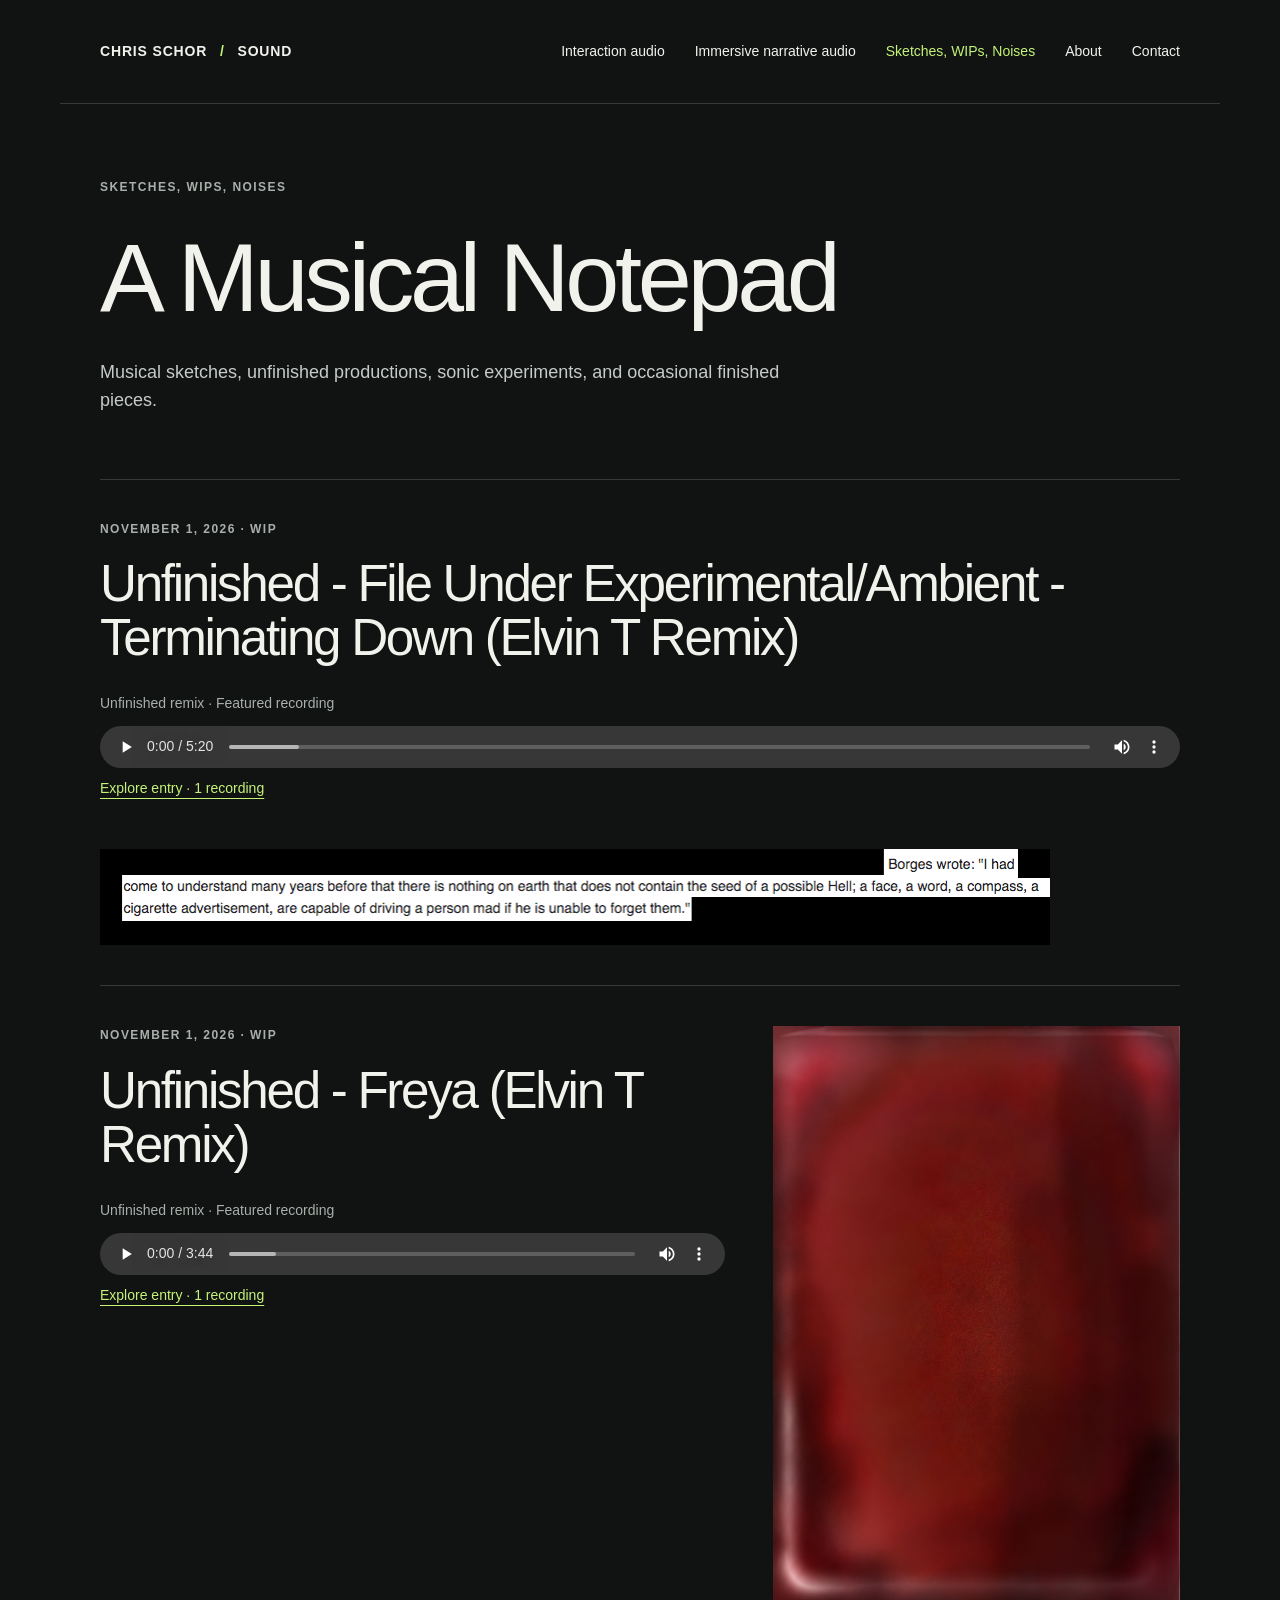
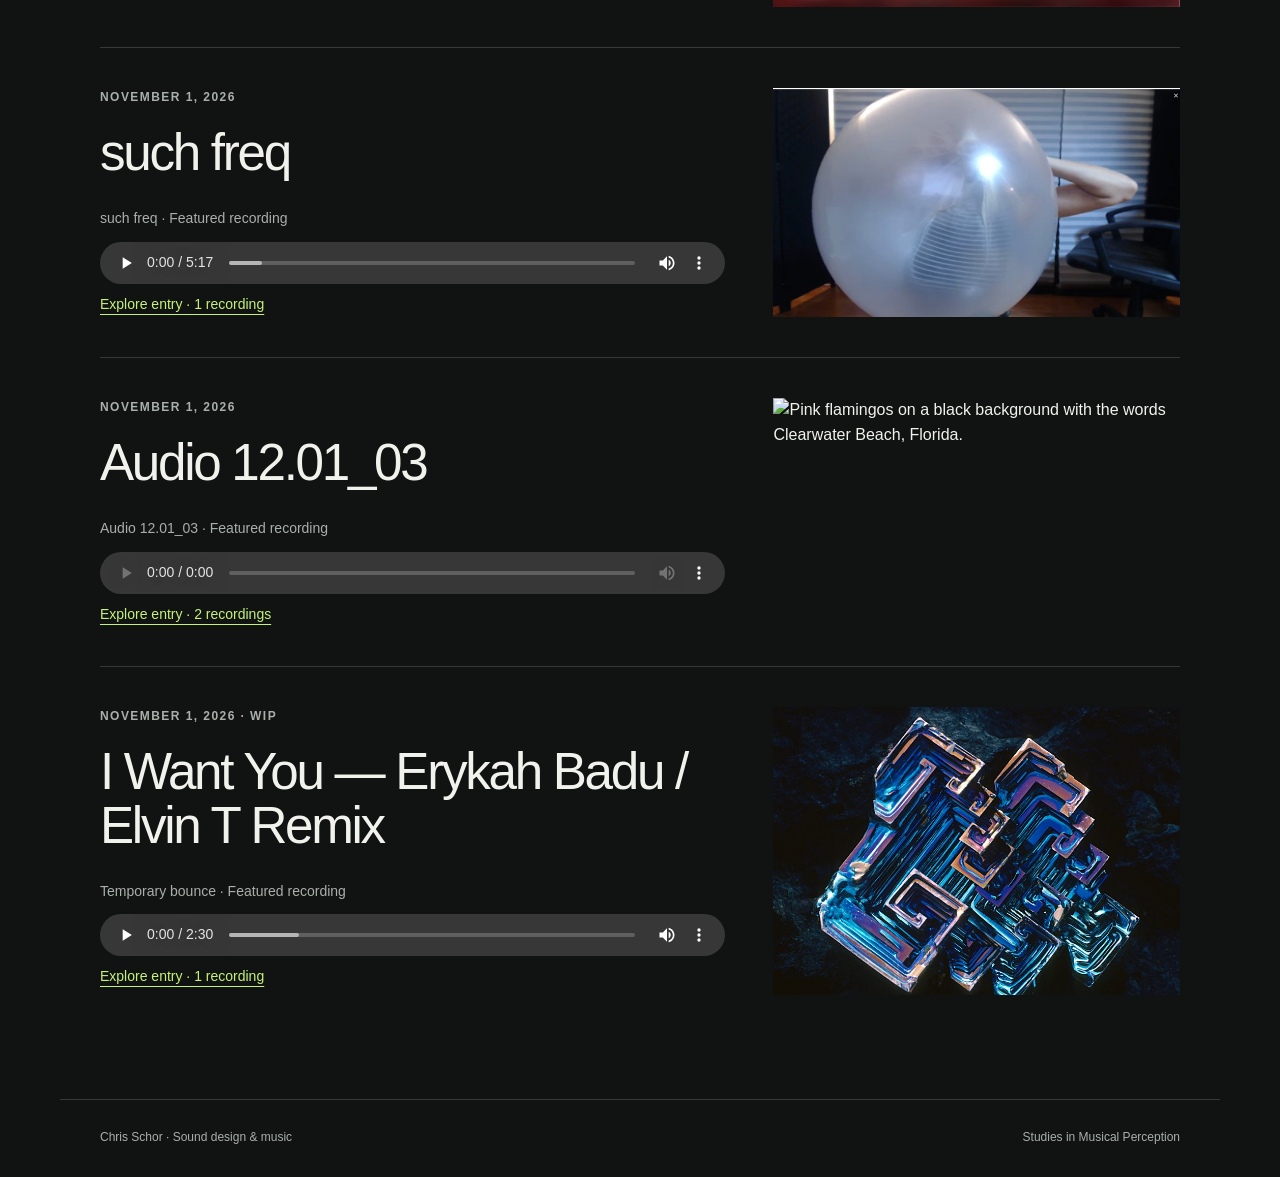
==== notepad/index.html @ f03bb7a3 "Add A Musical Notepad and About page" ====
<!doctype html>
<html lang="en"><head><meta charset="utf-8"><meta name="viewport" content="width=device-width, initial-scale=1"><meta name="color-scheme" content="dark">
<title>A Musical Notepad — Chris Schor</title><meta name="description" content="Sketches, WIPs, Noises — a musical notepad by Chris Schor.">
<link rel="stylesheet" href="../style.css"><link rel="stylesheet" href="../notepad/notepad.css"><script src="../player.js" defer></script>
</head><body><a class="skip" href="#main">Skip to content</a>
<header class="wrap site-header"><a class="wordmark" href="../" aria-label="Chris Schor home">CHRIS SCHOR<span class="mark" aria-hidden="true"> / </span>SOUND</a>
<nav aria-label="Main navigation"><a href="../interaction-audio.html">Interaction audio</a><a href="../experiential-audio.html">Immersive narrative audio</a><a href="../notepad/" aria-current="page">Sketches, WIPs, Noises</a><a href="../about.html">About</a><a href="../#contact">Contact</a></nav></header>
<main id="main" class="wrap notepad"><section class="hero"><p class="eyebrow">Sketches, WIPs, Noises</p><h1>A Musical Notepad</h1><p class="intro notepad-intro">Musical sketches, unfinished productions, sonic experiments, and occasional finished pieces.</p></section><section aria-label="Musical entries"><article class="notepad-entry" id="terminating-down" aria-labelledby="terminating-down-title"><div class="entry-copy"><p class="eyebrow"><time datetime="2026-11-01">November 1, 2026</time> · WIP</p><h2 id="terminating-down-title"><a href="terminating-down/">Unfinished - File Under Experimental/Ambient - Terminating Down (Elvin T Remix)</a></h2><p class="recording-label">Unfinished remix · Featured recording</p><audio controls controlslist="nodownload" preload="metadata" aria-label="Unfinished - File Under Experimental/Ambient - Terminating Down (Elvin T Remix) — Unfinished remix"><source src="../notepad/media/terminating-down/Unfinished - Terminating Down (Elvin T Remix).mp3" type="audio/mpeg">Your browser does not support audio playback.</audio><a class="text-link" href="terminating-down/">Explore entry · 1 recording</a></div><figure class="image-wide"><img src="../notepad/media/terminating-down/borges-and-the-zahir.png" alt="A screenshot of a quotation attributed to Borges about an object or phrase becoming unforgettable." loading="lazy"></figure></article><article class="notepad-entry" id="unfinished-freya" aria-labelledby="unfinished-freya-title"><div class="entry-copy"><p class="eyebrow"><time datetime="2026-11-01">November 1, 2026</time> · WIP</p><h2 id="unfinished-freya-title"><a href="unfinished-freya/">Unfinished - Freya (Elvin T Remix)</a></h2><p class="recording-label">Unfinished remix · Featured recording</p><audio controls controlslist="nodownload" preload="metadata" aria-label="Unfinished - Freya (Elvin T Remix) — Unfinished remix"><source src="../notepad/media/unfinished-freya/unfinished-freya-elvin-t-remix.mp3" type="audio/mpeg">Your browser does not support audio playback.</audio><a class="text-link" href="unfinished-freya/">Explore entry · 1 recording</a></div><figure><img src="../notepad/media/unfinished-freya/unfinished-freya-clean-v2.png" alt="Soft-focus abstract red and burgundy artwork with dark edges and a pale curved highlight near the lower left." loading="lazy"></figure></article><article class="notepad-entry" id="such-freq" aria-labelledby="such-freq-title"><div class="entry-copy"><p class="eyebrow"><time datetime="2026-11-01">November 1, 2026</time></p><h2 id="such-freq-title"><a href="such-freq/">such freq</a></h2><p class="recording-label">such freq · Featured recording</p><audio controls controlslist="nodownload" preload="metadata" aria-label="such freq — such freq"><source src="../notepad/media/such-freq/such freq.mp3" type="audio/mpeg">Your browser does not support audio playback.</audio><a class="text-link" href="such-freq/">Explore entry · 1 recording</a></div><figure><img src="../notepad/media/such-freq/such-freq.png" alt="A large translucent balloon in front of a person wearing a striped top, with a bright reflection and window blinds behind them." loading="lazy"></figure></article><article class="notepad-entry" id="audio-12-01-03" aria-labelledby="audio-12-01-03-title"><div class="entry-copy"><p class="eyebrow"><time datetime="2026-11-01">November 1, 2026</time></p><h2 id="audio-12-01-03-title"><a href="audio-12-01-03/">Audio 12.01_03</a></h2><p class="recording-label">Audio 12.01_03 · Featured recording</p><audio controls controlslist="nodownload" preload="metadata" aria-label="Audio 12.01_03 — Audio 12.01_03"><source src="../notepad/media/audio-12-01-03/audio-12-01-03.mp3" type="audio/mpeg">Your browser does not support audio playback.</audio><a class="text-link" href="audio-12-01-03/">Explore entry · 2 recordings</a></div><figure><img src="../notepad/media/audio-12-01-03/flamingos.png" alt="Pink flamingos on a black background with the words Clearwater Beach, Florida." loading="lazy"></figure></article><article class="notepad-entry" id="i-want-you" aria-labelledby="i-want-you-title"><div class="entry-copy"><p class="eyebrow"><time datetime="2026-11-01">November 1, 2026</time> · WIP</p><h2 id="i-want-you-title"><a href="i-want-you/">I Want You — Erykah Badu / Elvin T Remix</a></h2><p class="recording-label">Temporary bounce · Featured recording</p><audio controls controlslist="nodownload" preload="metadata" aria-label="I Want You — Erykah Badu / Elvin T Remix — Temporary bounce"><source src="../notepad/media/i-want-you/i-want-you-v1.mp3" type="audio/mpeg">Your browser does not support audio playback.</audio><a class="text-link" href="i-want-you/">Explore entry · 1 recording</a></div><figure><img src="../notepad/media/i-want-you/i-want-you.jpg" alt="Iridescent stepped crystal in blue, turquoise, violet and gold against a dark textured background." loading="lazy"></figure></article></section></main>
<footer class="wrap"><span>Chris Schor · Sound design &amp; music</span><a href="../">Studies in Musical Perception</a></footer></body></html>
---- style.css ----
@charset "UTF-8";
:root{color-scheme:dark;--bg:#111313;--panel:#191c1b;--ink:#f2f2ed;--muted:#a9afaa;--line:#343a36;--accent:#c5f378;font-family:Arial,Helvetica,sans-serif;font-size:16px}*{box-sizing:border-box}html{scroll-behavior:smooth;scroll-padding-top:25px}body{margin:0;background:var(--bg);color:var(--ink);line-height:1.55}a{color:inherit;text-decoration:none}a:hover{color:var(--accent)}a:focus-visible,audio:focus-visible{outline:2px solid var(--accent);outline-offset:6px}p{margin:0 0 1.2rem}.wrap{max-width:1160px;margin:auto;padding-left:40px;padding-right:40px}.site-header{min-height:104px;display:flex;align-items:center;justify-content:space-between;gap:24px;border-bottom:1px solid var(--line)}.wordmark{font-size:.875rem;font-weight:700;letter-spacing:.06em}.mark{color:var(--accent);padding:0 8px}nav{display:flex;gap:30px;font-size:.875rem}nav [aria-current]{color:var(--accent)}.eyebrow{text-transform:uppercase;letter-spacing:.12em;font-size:.75rem;font-weight:600;color:var(--muted)}.accent{color:var(--accent)}h1,h2,h3{font-weight:500;line-height:1.05;margin:0;letter-spacing:-.045em}h1{font-size:clamp(3.5rem,7.6vw,6.4rem)}h2{font-size:2rem}h3{font-size:1.5rem}.muted{color:var(--muted)}.hero{padding:74px 0 64px}.hero>.eyebrow{margin-bottom:30px}.hero-bottom{display:flex;gap:50px;align-items:end;justify-content:space-between;margin-top:36px}.intro{max-width:660px;font-size:1.125rem;color:#c6cbc7;margin-bottom:0}.hero-bottom .intro{max-width:570px}.button{border:1px solid var(--accent);padding:14px 20px;white-space:nowrap;font-size:.875rem;color:var(--accent)}.button:hover{background:var(--accent);color:var(--bg)}.section-heading{display:flex;justify-content:space-between;align-items:center;gap:20px;margin-bottom:26px}.section-heading h2{font-size:1.375rem;letter-spacing:-.02em}.selected{padding:28px 0 0}.project{display:grid;grid-template-columns:1.4fr 1fr;gap:40px;border-top:1px solid var(--line);border-bottom:1px solid var(--line);padding:40px 0 44px}.project h3{font-size:clamp(2.5rem,4vw,3.7rem);margin:20px 0}.project p:not(.eyebrow){max-width:470px;color:var(--muted)}.text-link{display:inline-block;margin-top:10px;color:var(--accent);font-size:.875rem;text-decoration:underline;text-underline-offset:5px}.project-index{display:flex;flex-direction:column;justify-content:center;padding-left:28px;font-family:ui-monospace,monospace;font-size:.875rem;color:var(--muted)}.project-index span{border-bottom:1px solid var(--line);padding:18px 0;display:flex;justify-content:space-between;gap:24px}.project-index b{font-weight:400;color:var(--ink)}.about{display:grid;grid-template-columns:1fr 1.2fr;gap:70px;padding:64px 0}.about h2{font-size:2.5rem}.about>div>p:not(.eyebrow){color:var(--muted)}.contact-links{display:flex;flex-wrap:wrap;gap:28px;color:var(--accent);margin-top:25px;font-size:.875rem}.contact-links a,.case-contact a{border-bottom:1px solid}footer{border-top:1px solid var(--line);padding-top:28px!important;padding-bottom:30px!important;display:flex;justify-content:space-between;gap:20px;color:var(--muted);font-size:.75rem}.case-hero{padding:35px 0 40px}.back{display:inline-block;color:var(--muted);font-size:.875rem;margin-bottom:38px;text-decoration:underline;text-underline-offset:5px}.case-hero h1{font-size:clamp(3.25rem,7vw,5.8rem);margin:20px 0 28px}.project-meta{display:flex;gap:30px;flex-wrap:wrap;margin-top:26px;color:var(--muted);font-size:.875rem}.reel{padding:30px;background:var(--panel);display:grid;grid-template-columns:1fr 1.15fr;gap:35px;align-items:center}.reel h2{font-size:1.8rem;margin:0 0 10px}.reel p{margin-bottom:8px;color:var(--muted)}audio{display:block;width:100%;height:42px;max-width:100%;border-radius:4px}.download{font-size:.875rem;display:block;margin-top:14px;color:var(--accent)}.download span{display:block;color:var(--muted);font-size:.75rem;margin-top:4px}.cues{padding-top:58px}.cue{display:grid;grid-template-columns:35px 1fr 290px;gap:20px;border-top:1px solid var(--line);padding:25px 0;align-items:center}.cue-number{align-self:start;margin-top:3px;color:var(--muted);font-family:ui-monospace,monospace;font-size:.875rem}.cue h3{font-size:1.3rem;margin-bottom:8px;letter-spacing:-.025em}.cue .eyebrow{margin-bottom:8px}.cue-copy>p:last-child{color:var(--muted);font-size:.9375rem;margin:0;max-width:530px}.design{margin-top:36px;padding-top:42px;border-top:1px solid var(--line)}.design-grid{display:grid;grid-template-columns:repeat(3,1fr);gap:35px;margin-top:36px}.design-grid h3{font-size:1.5rem;margin-bottom:18px;line-height:1.15}.design-grid p:not(.eyebrow),.constraint p:not(.eyebrow){color:var(--muted)}.constraint{display:grid;grid-template-columns:1fr 1.5fr;gap:0 50px;border-top:1px solid var(--line);margin-top:35px;padding-top:35px}.constraint>.eyebrow{grid-column:1/-1}.constraint h3{font-size:2.4rem}.note{font-size:.875rem}.case-contact{display:flex;justify-content:space-between;align-items:center;border-top:1px solid var(--line);padding:30px 0;margin-top:30px}.case-contact p{margin:0}.case-contact a{color:var(--accent)}.skip{position:fixed;top:-100px;left:20px;padding:12px;background:var(--accent);color:var(--bg);z-index:5}.skip:focus{top:12px}@media(max-width:760px){.wrap{padding-left:22px;padding-right:22px}.site-header{min-height:90px;flex-wrap:wrap;padding-top:20px;padding-bottom:20px;gap:14px}nav{gap:24px}.hero{padding:48px 0 38px}.hero-bottom{display:block;margin-top:26px}.button{display:inline-block;margin-top:26px;white-space:normal}.project{grid-template-columns:1fr;gap:16px;padding:30px 0}.project-index{padding:0}.about{grid-template-columns:1fr;gap:24px;padding:44px 0}.section-heading{align-items:start;flex-direction:column;gap:9px}.reel{grid-template-columns:1fr;padding:22px;gap:18px}.cue{grid-template-columns:24px 1fr;gap:14px}.cue-player{grid-column:2;width:100%}.design-grid{grid-template-columns:1fr;gap:22px}.constraint{grid-template-columns:1fr;gap:20px}.constraint>.eyebrow{margin:0}.case-hero{padding-top:25px}.back{margin-bottom:30px}.case-hero h1{font-size:clamp(2.6rem,11vw,4.5rem)}footer{flex-direction:column;gap:8px}.project-meta{gap:8px}.cues{padding-top:40px}}@media(prefers-reduced-motion:reduce){html{scroll-behavior:auto}}

/* Keep the project navigation comfortable on narrow screens. */
nav{flex-wrap:wrap;row-gap:10px}.project+.project{border-top:0}

/* Give the expanded navigation room at tablet widths. */
@media(min-width:761px) and (max-width:1050px){.site-header{flex-wrap:wrap;padding-top:24px;padding-bottom:24px;gap:16px}}
---- notepad/notepad.css ----
.notepad{padding-bottom:64px}.notepad-intro{margin-top:30px;max-width:680px}.notepad-entry{display:grid;grid-template-columns:minmax(0,1fr) minmax(0,.65fr);gap:48px;align-items:start;border-top:1px solid var(--line);padding:40px 0}.notepad-entry:not(:has(figure)){grid-template-columns:minmax(0,760px)}.notepad-entry h2{font-size:clamp(2rem,4vw,3.4rem);margin-bottom:24px}.entry-copy>p:not(.eyebrow),.entry-notes,.recording>p:not(.eyebrow){color:var(--muted)}.recording-label{font-size:.875rem;margin:28px 0 12px}.notepad figure{margin:0}.notepad img{display:block;max-width:100%;width:100%;height:auto}.notepad figcaption{color:var(--muted);font-size:.875rem;margin-top:12px;white-space:pre-line}.entry-notes{max-width:760px;white-space:normal}.entry-images{display:grid;gap:32px;max-width:820px;margin:32px 0 48px}.entry-images:empty,.entry-notes:empty{display:none}.recordings{max-width:820px;margin-top:42px}.recordings>h2{font-size:1.375rem;margin-bottom:26px}.recording{border-top:1px solid var(--line);padding:28px 0}.recording h3{margin-bottom:16px}.featured-badge{display:block;color:var(--accent);font-size:.75rem;margin-bottom:16px}.recording audio{margin-top:20px}.empty-notepad{border-top:1px solid var(--line);padding:32px 0;color:var(--muted)}audio::-webkit-media-controls-download-button{display:none}.notepad .hero h1{max-width:900px;overflow-wrap:break-word}@media(max-width:760px){.notepad-entry{grid-template-columns:1fr;gap:28px;padding:30px 0}.notepad-entry figure{max-width:480px}.notepad .hero h1{font-size:clamp(3rem,12vw,5rem)}.notepad{padding-bottom:40px}.entry-images{margin:24px 0 32px}}

/* Keep text-based artwork legible across the feed. */
.notepad-entry:has(.image-wide){grid-template-columns:minmax(0,1fr)}.notepad .image-wide{width:100%;max-width:950px}
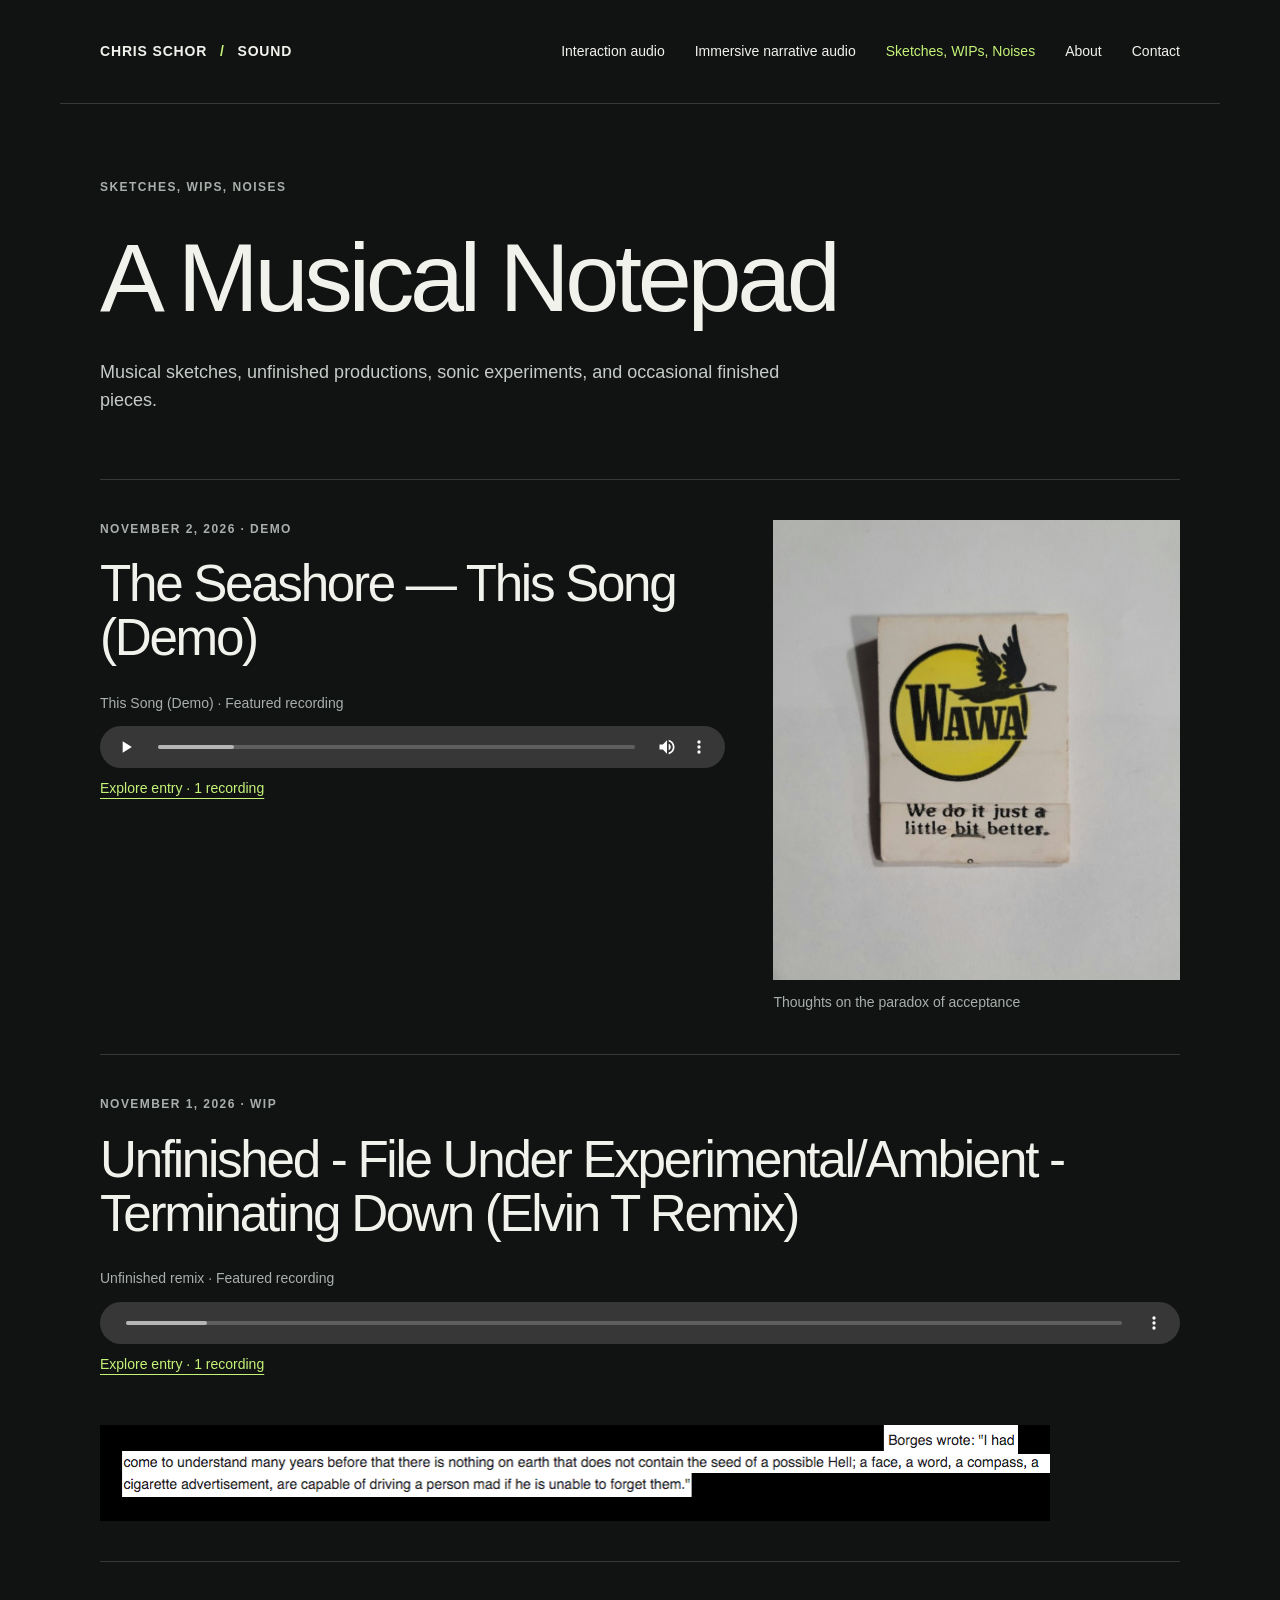
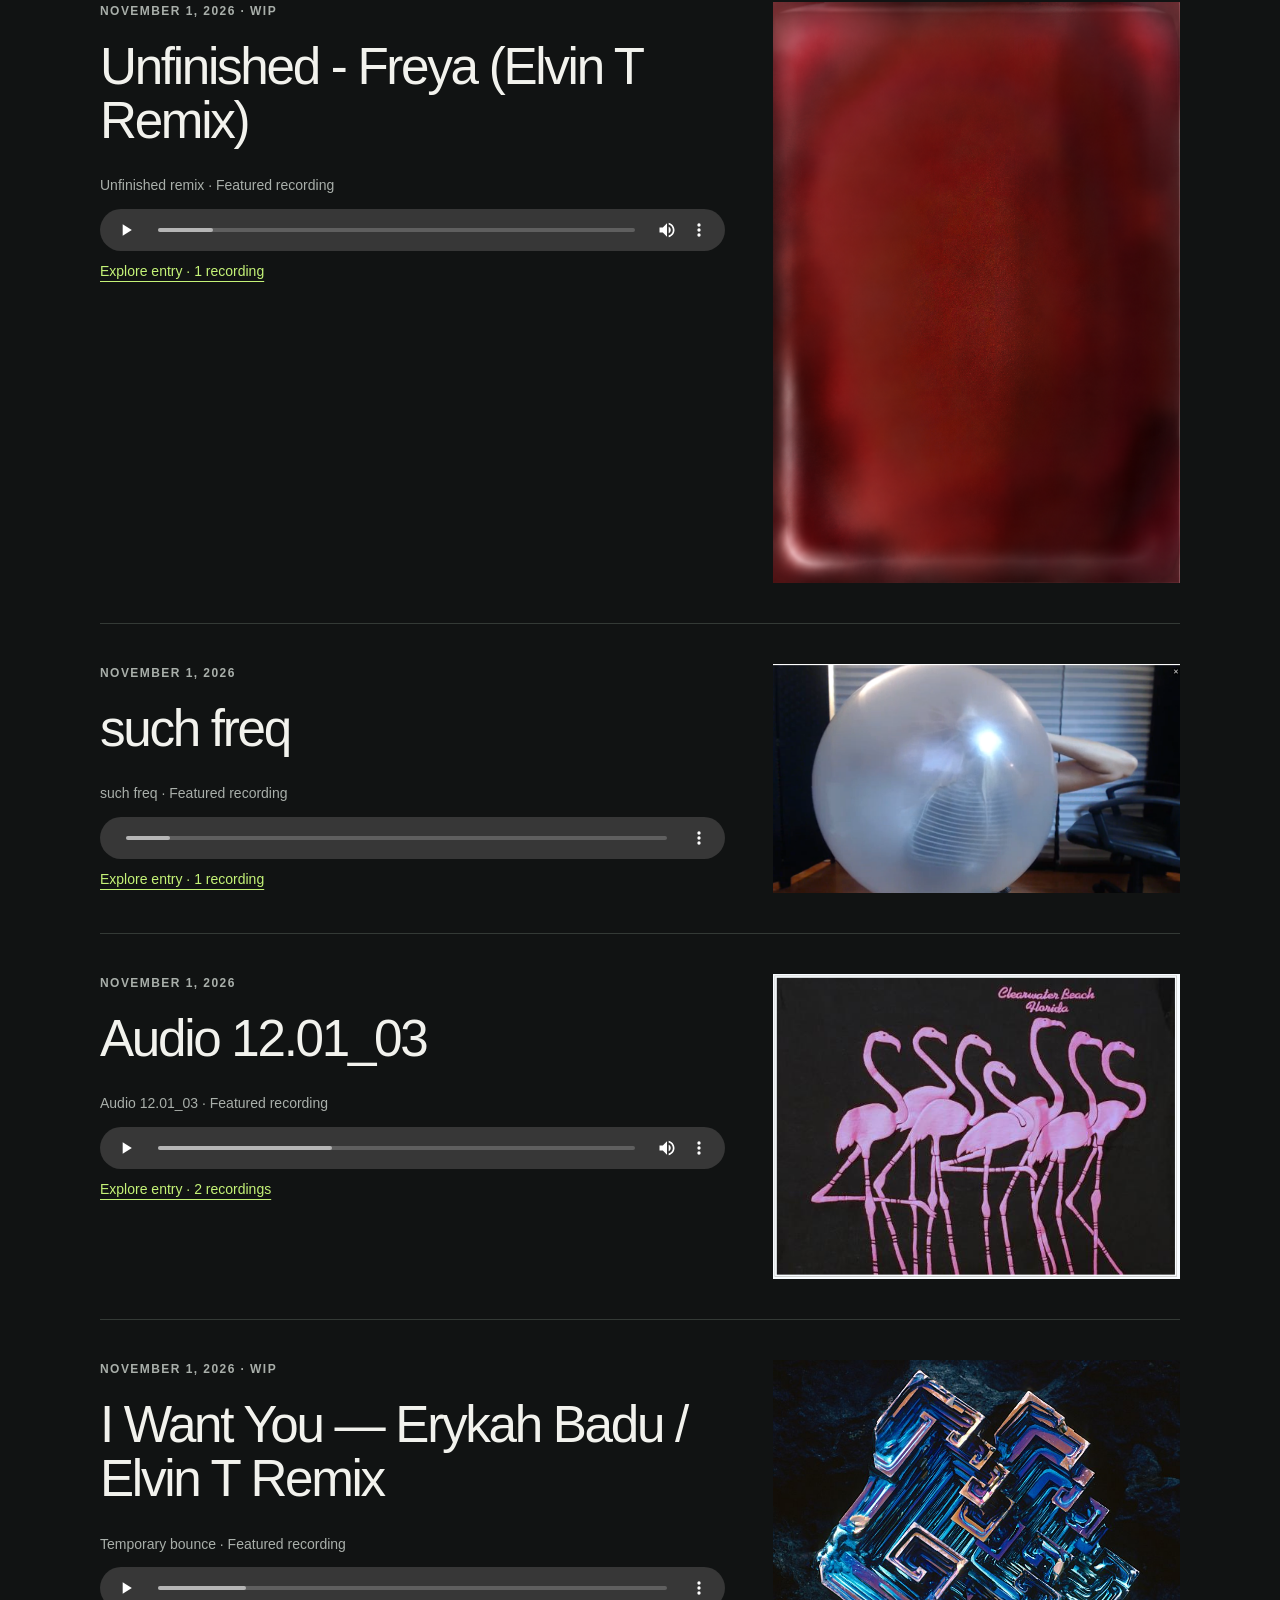
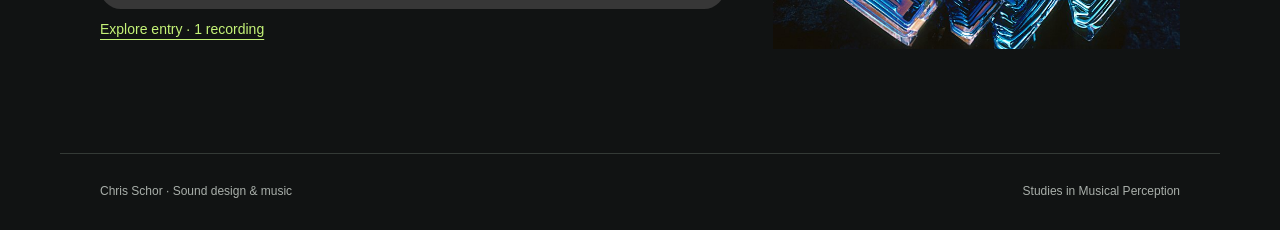
==== commit 0a825b4a: "Add The Seashore demo to Musical Notepad" ====
--- a/notepad/index.html
+++ b/notepad/index.html
@@ -5,5 +5,5 @@
 </head><body><a class="skip" href="#main">Skip to content</a>
 <header class="wrap site-header"><a class="wordmark" href="../" aria-label="Chris Schor home">CHRIS SCHOR<span class="mark" aria-hidden="true"> / </span>SOUND</a>
 <nav aria-label="Main navigation"><a href="../interaction-audio.html">Interaction audio</a><a href="../experiential-audio.html">Immersive narrative audio</a><a href="../notepad/" aria-current="page">Sketches, WIPs, Noises</a><a href="../about.html">About</a><a href="../#contact">Contact</a></nav></header>
-<main id="main" class="wrap notepad"><section class="hero"><p class="eyebrow">Sketches, WIPs, Noises</p><h1>A Musical Notepad</h1><p class="intro notepad-intro">Musical sketches, unfinished productions, sonic experiments, and occasional finished pieces.</p></section><section aria-label="Musical entries"><article class="notepad-entry" id="terminating-down" aria-labelledby="terminating-down-title"><div class="entry-copy"><p class="eyebrow"><time datetime="2026-11-01">November 1, 2026</time> · WIP</p><h2 id="terminating-down-title"><a href="terminating-down/">Unfinished - File Under Experimental/Ambient - Terminating Down (Elvin T Remix)</a></h2><p class="recording-label">Unfinished remix · Featured recording</p><audio controls controlslist="nodownload" preload="metadata" aria-label="Unfinished - File Under Experimental/Ambient - Terminating Down (Elvin T Remix) — Unfinished remix"><source src="../notepad/media/terminating-down/Unfinished - Terminating Down (Elvin T Remix).mp3" type="audio/mpeg">Your browser does not support audio playback.</audio><a class="text-link" href="terminating-down/">Explore entry · 1 recording</a></div><figure class="image-wide"><img src="../notepad/media/terminating-down/borges-and-the-zahir.png" alt="A screenshot of a quotation attributed to Borges about an object or phrase becoming unforgettable." loading="lazy"></figure></article><article class="notepad-entry" id="unfinished-freya" aria-labelledby="unfinished-freya-title"><div class="entry-copy"><p class="eyebrow"><time datetime="2026-11-01">November 1, 2026</time> · WIP</p><h2 id="unfinished-freya-title"><a href="unfinished-freya/">Unfinished - Freya (Elvin T Remix)</a></h2><p class="recording-label">Unfinished remix · Featured recording</p><audio controls controlslist="nodownload" preload="metadata" aria-label="Unfinished - Freya (Elvin T Remix) — Unfinished remix"><source src="../notepad/media/unfinished-freya/unfinished-freya-elvin-t-remix.mp3" type="audio/mpeg">Your browser does not support audio playback.</audio><a class="text-link" href="unfinished-freya/">Explore entry · 1 recording</a></div><figure><img src="../notepad/media/unfinished-freya/unfinished-freya-clean-v2.png" alt="Soft-focus abstract red and burgundy artwork with dark edges and a pale curved highlight near the lower left." loading="lazy"></figure></article><article class="notepad-entry" id="such-freq" aria-labelledby="such-freq-title"><div class="entry-copy"><p class="eyebrow"><time datetime="2026-11-01">November 1, 2026</time></p><h2 id="such-freq-title"><a href="such-freq/">such freq</a></h2><p class="recording-label">such freq · Featured recording</p><audio controls controlslist="nodownload" preload="metadata" aria-label="such freq — such freq"><source src="../notepad/media/such-freq/such freq.mp3" type="audio/mpeg">Your browser does not support audio playback.</audio><a class="text-link" href="such-freq/">Explore entry · 1 recording</a></div><figure><img src="../notepad/media/such-freq/such-freq.png" alt="A large translucent balloon in front of a person wearing a striped top, with a bright reflection and window blinds behind them." loading="lazy"></figure></article><article class="notepad-entry" id="audio-12-01-03" aria-labelledby="audio-12-01-03-title"><div class="entry-copy"><p class="eyebrow"><time datetime="2026-11-01">November 1, 2026</time></p><h2 id="audio-12-01-03-title"><a href="audio-12-01-03/">Audio 12.01_03</a></h2><p class="recording-label">Audio 12.01_03 · Featured recording</p><audio controls controlslist="nodownload" preload="metadata" aria-label="Audio 12.01_03 — Audio 12.01_03"><source src="../notepad/media/audio-12-01-03/audio-12-01-03.mp3" type="audio/mpeg">Your browser does not support audio playback.</audio><a class="text-link" href="audio-12-01-03/">Explore entry · 2 recordings</a></div><figure><img src="../notepad/media/audio-12-01-03/flamingos.png" alt="Pink flamingos on a black background with the words Clearwater Beach, Florida." loading="lazy"></figure></article><article class="notepad-entry" id="i-want-you" aria-labelledby="i-want-you-title"><div class="entry-copy"><p class="eyebrow"><time datetime="2026-11-01">November 1, 2026</time> · WIP</p><h2 id="i-want-you-title"><a href="i-want-you/">I Want You — Erykah Badu / Elvin T Remix</a></h2><p class="recording-label">Temporary bounce · Featured recording</p><audio controls controlslist="nodownload" preload="metadata" aria-label="I Want You — Erykah Badu / Elvin T Remix — Temporary bounce"><source src="../notepad/media/i-want-you/i-want-you-v1.mp3" type="audio/mpeg">Your browser does not support audio playback.</audio><a class="text-link" href="i-want-you/">Explore entry · 1 recording</a></div><figure><img src="../notepad/media/i-want-you/i-want-you.jpg" alt="Iridescent stepped crystal in blue, turquoise, violet and gold against a dark textured background." loading="lazy"></figure></article></section></main>
+<main id="main" class="wrap notepad"><section class="hero"><p class="eyebrow">Sketches, WIPs, Noises</p><h1>A Musical Notepad</h1><p class="intro notepad-intro">Musical sketches, unfinished productions, sonic experiments, and occasional finished pieces.</p></section><section aria-label="Musical entries"><article class="notepad-entry" id="the-seashore-this-song" aria-labelledby="the-seashore-this-song-title"><div class="entry-copy"><p class="eyebrow"><time datetime="2026-11-02">November 2, 2026</time> · Demo</p><h2 id="the-seashore-this-song-title"><a href="the-seashore-this-song/">The Seashore — This Song (Demo)</a></h2><p class="recording-label">This Song (Demo) · Featured recording</p><audio controls controlslist="nodownload" preload="metadata" aria-label="The Seashore — This Song (Demo) — This Song (Demo)"><source src="../notepad/media/the-seashore-this-song/this-song.mp3" type="audio/mpeg">Your browser does not support audio playback.</audio><a class="text-link" href="the-seashore-this-song/">Explore entry · 1 recording</a></div><figure><img src="../notepad/media/the-seashore-this-song/wawa-matchbook.jpeg" alt="Vintage Wawa matchbook photographed against a pale surface, with the yellow Wawa logo and the words We do it just a little bit better." loading="lazy"><figcaption>Thoughts on the paradox of acceptance</figcaption></figure></article><article class="notepad-entry" id="terminating-down" aria-labelledby="terminating-down-title"><div class="entry-copy"><p class="eyebrow"><time datetime="2026-11-01">November 1, 2026</time> · WIP</p><h2 id="terminating-down-title"><a href="terminating-down/">Unfinished - File Under Experimental/Ambient - Terminating Down (Elvin T Remix)</a></h2><p class="recording-label">Unfinished remix · Featured recording</p><audio controls controlslist="nodownload" preload="metadata" aria-label="Unfinished - File Under Experimental/Ambient - Terminating Down (Elvin T Remix) — Unfinished remix"><source src="../notepad/media/terminating-down/Unfinished - Terminating Down (Elvin T Remix).mp3" type="audio/mpeg">Your browser does not support audio playback.</audio><a class="text-link" href="terminating-down/">Explore entry · 1 recording</a></div><figure class="image-wide"><img src="../notepad/media/terminating-down/borges-and-the-zahir.png" alt="A screenshot of a quotation attributed to Borges about an object or phrase becoming unforgettable." loading="lazy"></figure></article><article class="notepad-entry" id="unfinished-freya" aria-labelledby="unfinished-freya-title"><div class="entry-copy"><p class="eyebrow"><time datetime="2026-11-01">November 1, 2026</time> · WIP</p><h2 id="unfinished-freya-title"><a href="unfinished-freya/">Unfinished - Freya (Elvin T Remix)</a></h2><p class="recording-label">Unfinished remix · Featured recording</p><audio controls controlslist="nodownload" preload="metadata" aria-label="Unfinished - Freya (Elvin T Remix) — Unfinished remix"><source src="../notepad/media/unfinished-freya/unfinished-freya-elvin-t-remix.mp3" type="audio/mpeg">Your browser does not support audio playback.</audio><a class="text-link" href="unfinished-freya/">Explore entry · 1 recording</a></div><figure><img src="../notepad/media/unfinished-freya/unfinished-freya-clean-v2.png" alt="Soft-focus abstract red and burgundy artwork with dark edges and a pale curved highlight near the lower left." loading="lazy"></figure></article><article class="notepad-entry" id="such-freq" aria-labelledby="such-freq-title"><div class="entry-copy"><p class="eyebrow"><time datetime="2026-11-01">November 1, 2026</time></p><h2 id="such-freq-title"><a href="such-freq/">such freq</a></h2><p class="recording-label">such freq · Featured recording</p><audio controls controlslist="nodownload" preload="metadata" aria-label="such freq — such freq"><source src="../notepad/media/such-freq/such freq.mp3" type="audio/mpeg">Your browser does not support audio playback.</audio><a class="text-link" href="such-freq/">Explore entry · 1 recording</a></div><figure><img src="../notepad/media/such-freq/such-freq.png" alt="A large translucent balloon in front of a person wearing a striped top, with a bright reflection and window blinds behind them." loading="lazy"></figure></article><article class="notepad-entry" id="audio-12-01-03" aria-labelledby="audio-12-01-03-title"><div class="entry-copy"><p class="eyebrow"><time datetime="2026-11-01">November 1, 2026</time></p><h2 id="audio-12-01-03-title"><a href="audio-12-01-03/">Audio 12.01_03</a></h2><p class="recording-label">Audio 12.01_03 · Featured recording</p><audio controls controlslist="nodownload" preload="metadata" aria-label="Audio 12.01_03 — Audio 12.01_03"><source src="../notepad/media/audio-12-01-03/audio-12-01-03.mp3" type="audio/mpeg">Your browser does not support audio playback.</audio><a class="text-link" href="audio-12-01-03/">Explore entry · 2 recordings</a></div><figure><img src="../notepad/media/audio-12-01-03/flamingos.png" alt="Pink flamingos on a black background with the words Clearwater Beach, Florida." loading="lazy"></figure></article><article class="notepad-entry" id="i-want-you" aria-labelledby="i-want-you-title"><div class="entry-copy"><p class="eyebrow"><time datetime="2026-11-01">November 1, 2026</time> · WIP</p><h2 id="i-want-you-title"><a href="i-want-you/">I Want You — Erykah Badu / Elvin T Remix</a></h2><p class="recording-label">Temporary bounce · Featured recording</p><audio controls controlslist="nodownload" preload="metadata" aria-label="I Want You — Erykah Badu / Elvin T Remix — Temporary bounce"><source src="../notepad/media/i-want-you/i-want-you-v1.mp3" type="audio/mpeg">Your browser does not support audio playback.</audio><a class="text-link" href="i-want-you/">Explore entry · 1 recording</a></div><figure><img src="../notepad/media/i-want-you/i-want-you.jpg" alt="Iridescent stepped crystal in blue, turquoise, violet and gold against a dark textured background." loading="lazy"></figure></article></section></main>
 <footer class="wrap"><span>Chris Schor · Sound design &amp; music</span><a href="../">Studies in Musical Perception</a></footer></body></html>
